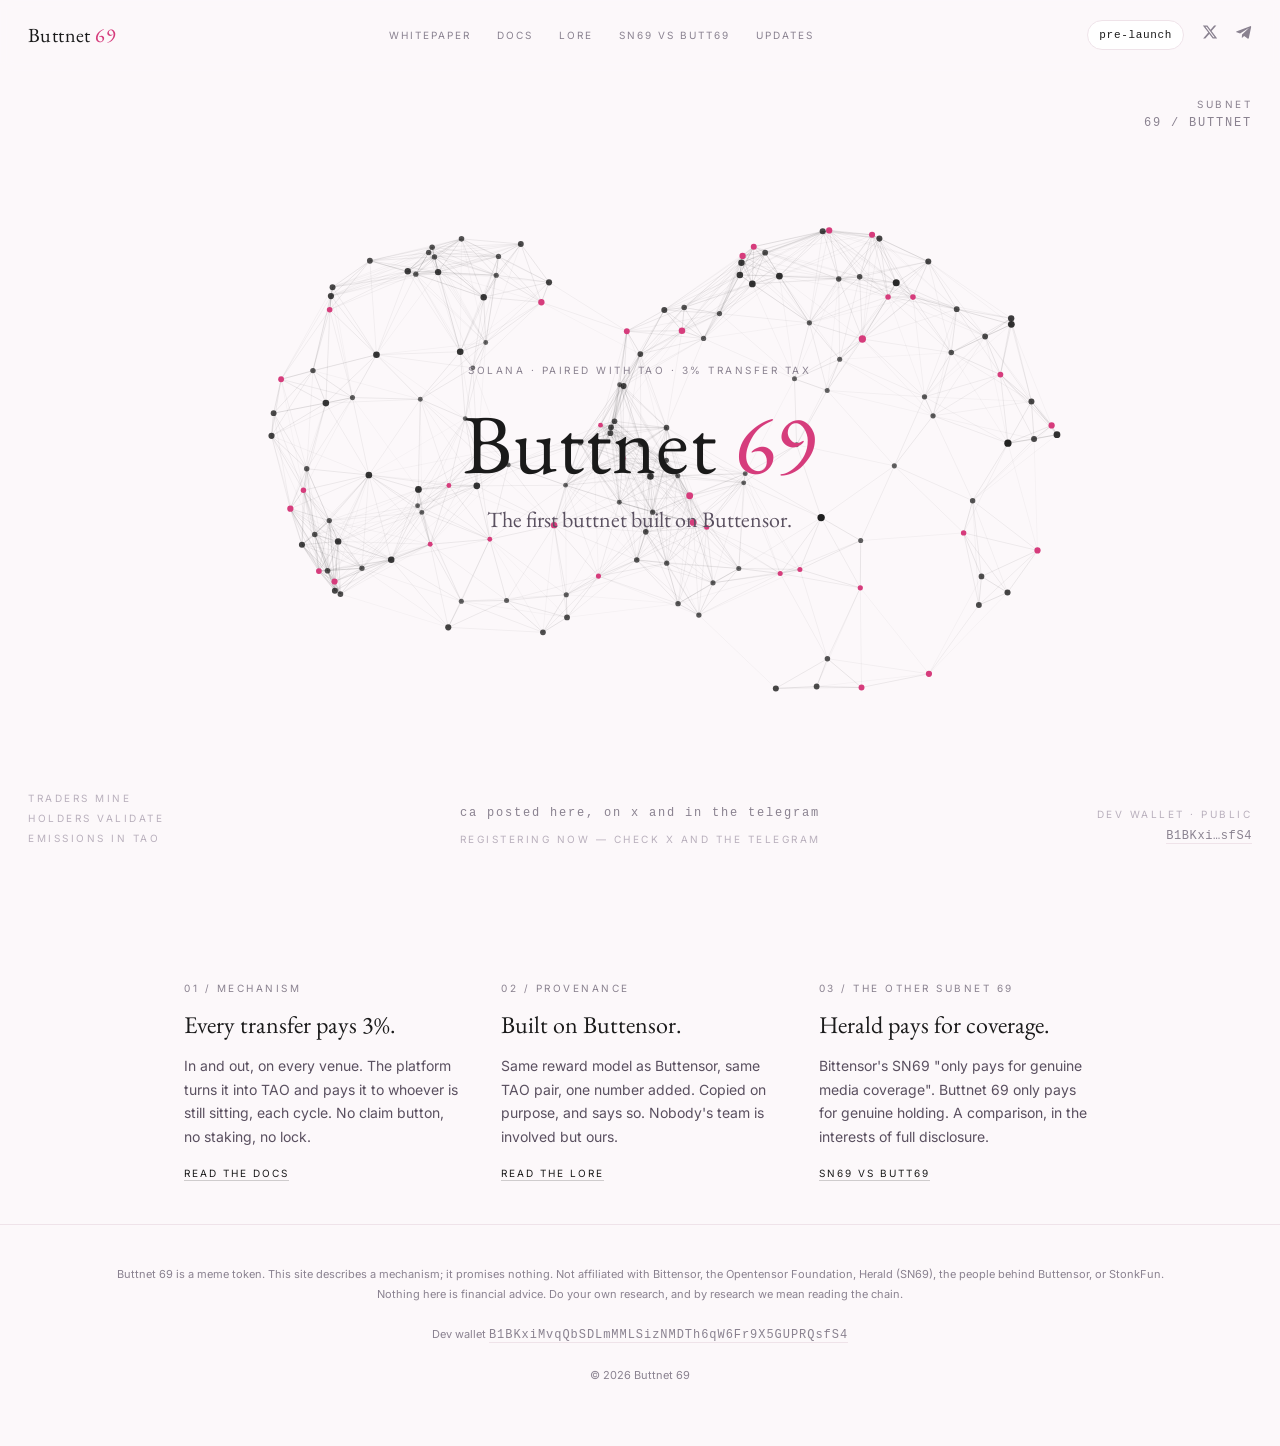
==== index.html @ ae032b08 "Add files via upload" ====
<!doctype html>
<html lang="en">
<head>
<meta charset="utf-8"><meta name="viewport" content="width=device-width, initial-scale=1">
<title>Buttnet 69</title>
<meta name="description" content="Buttnet 69 — the first buttnet built on Buttensor. $BUTT69 on Solana, paired with TAO. 3% transfer tax, paid out to holders in TAO.">
<meta property="og:title" content="Buttnet 69"><meta property="og:description" content="The first buttnet built on Buttensor. Traders mine. Holders validate. Emissions in TAO."><meta property="og:image" content="https://buttnet69.fun/banner-1500x500.png"><meta property="og:url" content="https://buttnet69.fun/"><meta name="twitter:card" content="summary_large_image">
<link rel="icon" href="logo-512.png"><link rel="stylesheet" href="style.css">
<style>
.hero{position:relative;width:100%;height:100vh;min-height:640px;overflow:hidden;display:flex;align-items:center;justify-content:center}
canvas#net{position:absolute;inset:0;width:100%;height:100%}
.hero .top-right{position:absolute;top:96px;right:28px;text-align:right}
.hero .top-right .v{font-family:var(--mono);font-size:12px;letter-spacing:.15em;color:var(--mut)}
.hero .centre{position:relative;text-align:center;pointer-events:none}
.hero h1{font-family:var(--serif);font-weight:400;font-size:clamp(44px,7vw,84px);letter-spacing:.01em;margin:0;line-height:1;color:var(--ink)}
.hero h1 span{color:var(--pink)}
.hero .tag{font-family:var(--serif);font-size:clamp(17px,2.2vw,22px);color:#5a5060;margin:16px 0 0}
.hero .bottom{position:absolute;bottom:52px;left:0;right:0;text-align:center}
.hero .ca{font-family:var(--mono);font-size:12px;letter-spacing:.15em;color:var(--mut);user-select:all;cursor:text}
.hero .ca.live{color:var(--ink);cursor:pointer}
.hero .cd{font-size:10px;letter-spacing:.25em;text-transform:uppercase;color:var(--mut2);margin-top:8px}
.hero .bl{position:absolute;bottom:52px;left:28px}
.hero .br{position:absolute;bottom:52px;right:28px;text-align:right}
.hero .mini{font-size:10px;letter-spacing:.25em;text-transform:uppercase;color:var(--mut2);line-height:2}
.below{max-width:960px;margin:0 auto;padding:80px 24px 40px;display:grid;grid-template-columns:repeat(auto-fit,minmax(260px,1fr));gap:40px}
.below h3{font-family:var(--serif);font-weight:400;font-size:24px;margin:8px 0 8px}
.below p{color:#5a5060;font-size:14px;margin:0 0 10px}
.below a.more{font-size:10px;letter-spacing:.2em;text-transform:uppercase;border-bottom:1px solid rgba(26,26,26,.2);padding-bottom:1px}
@media(max-width:820px){.hero .top-right,.hero .bl,.hero .br{display:none}}
</style>
</head>
<body>
<div class="hero">
  <canvas id="net"></canvas>
  <div class="top-right"><div class="label">Subnet</div><div class="v">69 / BUTTNET</div></div>
  <div class="centre">
    <div class="label" style="margin-bottom:22px">Solana · paired with TAO · 3% transfer tax</div>
    <h1>Buttnet <span>69</span></h1>
    <p class="tag">The first buttnet built on Buttensor.</p>
  </div>
  <div class="bl"><div class="mini">Traders mine<br>Holders validate<br>Emissions in TAO</div></div>
  <div class="br"><div class="mini">Dev wallet · public<br><a class="mono" style="letter-spacing:.05em;text-transform:none;color:var(--mut);border-bottom:1px solid var(--line)" id="devshort" target="_blank" rel="noopener"></a></div></div>
  <div class="bottom"><div class="ca" id="ca" onclick="copyCA(this)"></div><div class="cd" id="cd"></div></div>
</div>

<section class="below">
  <div><div class="label">01 / Mechanism</div><h3>Every transfer pays 3%.</h3><p>In and out, on every venue. The platform turns it into TAO and pays it to whoever is still sitting, each cycle. No claim button, no staking, no lock.</p><a class="more" href="docs.html">Read the docs</a></div>
  <div><div class="label">02 / Provenance</div><h3>Built on Buttensor.</h3><p>Same reward model as Buttensor, same TAO pair, one number added. Copied on purpose, and says so. Nobody's team is involved but ours.</p><a class="more" href="lore.html">Read the lore</a></div>
  <div><div class="label">03 / The other Subnet 69</div><h3>Herald pays for coverage.</h3><p>Bittensor's SN69 "only pays for genuine media coverage". Buttnet 69 only pays for genuine holding. A comparison, in the interests of full disclosure.</p><a class="more" href="vs.html">SN69 vs BUTT69</a></div>
</section>

<script src="site.js"></script>
<script>
header("");footer();
const ds=document.getElementById("devshort");ds.textContent=CFG.DEV_WALLET.slice(0,6)+"…"+CFG.DEV_WALLET.slice(-4);ds.href="https://solscan.io/account/"+CFG.DEV_WALLET;
(function(){
  const ca=document.getElementById("ca"),cd=document.getElementById("cd");
  if(CFG.MINT){ca.textContent=CFG.MINT;ca.classList.add("live");cd.textContent="contract address · click to copy";}
  else{const t=new Date(CFG.LAUNCH_UTC);ca.textContent="ca posted here, on x and in the telegram";
    const tick=()=>{const ms=t-Date.now();if(ms<=0){cd.textContent="registering now — check x and the telegram";return;}const h=Math.floor(ms/36e5),m=Math.floor(ms%36e5/6e4),s=Math.floor(ms%6e4/1e3);cd.textContent=`subnet 69 registers in ${h}h ${String(m).padStart(2,'0')}m ${String(s).padStart(2,'0')}s`;};tick();setInterval(tick,1000);}
})();
/* node graph — two lobes of points on a slowly rotating sphere, edges by proximity */
(function(){
  const c=document.getElementById("net"),x=c.getContext("2d");let W,H,DPR;
  function size(){DPR=Math.min(devicePixelRatio||1,2);W=c.clientWidth;H=c.clientHeight;c.width=W*DPR;c.height=H*DPR;x.setTransform(DPR,0,0,DPR,0,0);}
  size();addEventListener("resize",size);
  const N=150,pts=[];
  for(let i=0;i<N;i++){const u=Math.random(),v=Math.random(),th=2*Math.PI*u,ph=Math.acos(2*v-1);
    const lobe=i%2?-1:1;const r=1;pts.push({x:r*Math.sin(ph)*Math.cos(th)*0.72+lobe*0.62,y:r*Math.sin(ph)*Math.sin(th)*0.78+0.05,z:r*Math.cos(ph)*0.72,p:Math.random()*6.28});}
  let mx=0,my=0;addEventListener("mousemove",e=>{mx=(e.clientX/W-.5)*2;my=(e.clientY/H-.5)*2;});
  let a=0;
  function draw(){a+=0.0028;const R=Math.min(W,H)*0.30,cx=W/2,cy=H/2-10;const ry=a+mx*0.4,rx=0.3+my*0.25;
    const P=pts.map(p=>{let X=p.x,Y=p.y,Z=p.z;let X2=X*Math.cos(ry)+Z*Math.sin(ry),Z2=-X*Math.sin(ry)+Z*Math.cos(ry);let Y2=Y*Math.cos(rx)-Z2*Math.sin(rx),Z3=Y*Math.sin(rx)+Z2*Math.cos(rx);const d=1/(1+Z3*0.45);return{sx:cx+X2*R*d,sy:cy+Y2*R*d,d,z:Z3,p:p.p};});
    x.clearRect(0,0,W,H);
    for(let i=0;i<N;i++)for(let j=i+1;j<N;j++){const A=P[i],B=P[j],dx=A.sx-B.sx,dy=A.sy-B.sy,dd=dx*dx+dy*dy;if(dd<(R*0.42)**2){const t=1-Math.sqrt(dd)/(R*0.42);x.strokeStyle=`rgba(26,26,26,${0.05+t*0.16})`;x.lineWidth=0.6;x.beginPath();x.moveTo(A.sx,A.sy);x.lineTo(B.sx,B.sy);x.stroke();}}
    for(const p of P){const s=1.2+p.d*1.6;const pulse=0.5+0.5*Math.sin(a*6+p.p);x.fillStyle=pulse>0.85?"#d63c7c":`rgba(26,26,26,${0.35+p.d*0.4})`;x.beginPath();x.arc(p.sx,p.sy,s,0,6.28);x.fill();}
    requestAnimationFrame(draw);}
  draw();
})();
</script>
</body>
</html>
---- style.css ----
@import url("https://fonts.googleapis.com/css2?family=EB+Garamond:ital,wght@0,400;0,500;1,400&family=Inter:wght@400;500&display=swap");
:root{--bg:#fcf8fa;--bg2:#f7eff3;--ink:#1a1a1a;--mut:#8a8290;--mut2:#b9b0bd;--line:#efe3e9;--pink:#d63c7c;--pink-soft:rgba(214,60,124,.12);--mono:ui-monospace,SFMono-Regular,Menlo,Monaco,Consolas,monospace;--serif:"EB Garamond",Georgia,"Times New Roman",serif;--sans:Inter,-apple-system,BlinkMacSystemFont,"Segoe UI",sans-serif}
*{box-sizing:border-box}html{scroll-behavior:smooth}
body{margin:0;background:var(--bg);color:var(--ink);font-family:var(--sans);font-size:15px;line-height:1.7;-webkit-font-smoothing:antialiased}
a{color:inherit;text-decoration:none}
.serif{font-family:var(--serif)}
.label{font-size:10px;letter-spacing:.25em;text-transform:uppercase;color:var(--mut);font-family:var(--sans)}
.mono{font-family:var(--mono);font-size:12px;letter-spacing:.08em}
/* header */
.hdr{position:fixed;top:0;left:0;right:0;z-index:20;display:flex;align-items:center;justify-content:space-between;padding:18px 28px;background:rgba(252,248,250,.82);backdrop-filter:blur(6px);border-bottom:1px solid transparent}
.hdr.solid{border-bottom-color:var(--line)}
.hdr .wordmark{font-family:var(--serif);font-size:20px;letter-spacing:.02em}
.hdr .wordmark span{color:var(--pink)}
.hdr nav{display:flex;gap:26px}
.hdr nav a{font-size:10px;letter-spacing:.2em;text-transform:uppercase;color:var(--mut);transition:color .2s}
.hdr nav a:hover,.hdr nav a.on{color:var(--ink)}
.hdr .right{display:flex;align-items:center;gap:18px}
.pill{font-family:var(--mono);font-size:11px;letter-spacing:.06em;color:var(--mut);border:1px solid var(--line);border-radius:999px;padding:5px 11px;background:#fff}
.pill b{color:var(--ink);font-weight:500}
.ico{width:16px;height:16px;fill:var(--mut);transition:fill .2s}.ico:hover{fill:var(--ink)}
.burger{display:none}
@media(max-width:820px){.hdr{flex-wrap:wrap;padding:12px 16px;gap:8px}.hdr nav{order:3;width:100%;gap:16px;overflow-x:auto;white-space:nowrap;padding-bottom:2px}.pill{display:none}}
@media(max-width:820px){.page{padding-top:150px}}
/* page */
.page{max-width:720px;margin:0 auto;padding:140px 24px 120px}
.page h1{font-family:var(--serif);font-weight:400;font-size:44px;line-height:1.15;margin:0 0 10px}
.page h2{font-family:var(--serif);font-weight:400;font-size:28px;margin:54px 0 12px}
.page h3{font-family:var(--serif);font-weight:500;font-size:20px;margin:30px 0 6px}
.page p{margin:0 0 16px;color:#3a3540}
.page p.lead{font-family:var(--serif);font-size:20px;color:var(--ink)}
.page .kicker{margin-bottom:18px}
.page .byline{font-size:11px;letter-spacing:.15em;text-transform:uppercase;color:var(--mut2);margin-bottom:44px}
.page hr{border:0;border-top:1px solid var(--line);margin:48px 0}
.page ul{padding-left:18px;color:#3a3540}.page li{margin-bottom:6px}
.box{background:#fff;border:1px solid var(--line);border-radius:10px;padding:20px 22px;margin:22px 0}
.box.pink{background:var(--bg2);border-color:#f1d7e2}
code,.code{font-family:var(--mono);font-size:12px;background:#f4eef1;padding:2px 6px;border-radius:4px;color:#5a4a55}
table{width:100%;border-collapse:collapse;margin:20px 0;font-size:14px}
th,td{text-align:left;vertical-align:top;padding:12px 10px;border-bottom:1px solid var(--line)}
th{font-size:10px;letter-spacing:.2em;text-transform:uppercase;color:var(--mut);font-weight:500}
td:first-child{color:var(--mut);width:24%}
.btn{display:inline-flex;align-items:center;gap:10px;padding:11px 22px;border:1px solid rgba(26,26,26,.18);font-size:10px;letter-spacing:.22em;text-transform:uppercase;transition:all .25s;background:transparent}
.btn:hover{border-color:var(--ink)}
.btn.pink{border-color:var(--pink);color:var(--pink)}.btn.pink:hover{background:var(--pink);color:#fff}
.btnrow{display:flex;gap:12px;flex-wrap:wrap;margin-top:26px}
.fine{font-size:12px;color:var(--mut)}
.ftr{border-top:1px solid var(--line);padding:40px 28px 60px;text-align:center;color:var(--mut);font-size:11px;line-height:1.8}
.ftr a{border-bottom:1px solid var(--line)}
/* timeline */
.tl{position:relative;padding-left:26px}.tl:before{content:"";position:absolute;left:7px;top:6px;bottom:6px;width:1px;background:var(--line)}
.tl .it{position:relative;margin-bottom:34px}
.tl .it:before{content:"";position:absolute;left:-26px;top:5px;width:13px;height:13px;border-radius:50%;border:2px solid var(--pink);background:var(--bg)}
.tl .it.done:before{background:var(--pink)}
.tl .it.todo:before{border-color:var(--mut2)}
.tl .d{font-size:10px;letter-spacing:.2em;text-transform:uppercase;color:var(--mut2);margin-bottom:4px}
.tl .t{font-family:var(--serif);font-size:19px;margin-bottom:4px}
/* dark (lore) */
body.dark{background:#0a0608;color:#f1e9ee}
body.dark .hdr{background:rgba(10,6,8,.8)}body.dark .hdr.solid{border-bottom-color:#241a20}
body.dark .hdr .wordmark{color:#f1e9ee}body.dark .hdr nav a{color:#7d6f78}body.dark .hdr nav a:hover,body.dark .hdr nav a.on{color:#f1e9ee}
body.dark .pill{background:#150d12;border-color:#2a1c24;color:#9c8a95}body.dark .pill b{color:#f1e9ee}
body.dark .ico{fill:#7d6f78}body.dark .ico:hover{fill:#f1e9ee}
body.dark .page p{color:#bcaeb6}body.dark .page p.lead{color:#f1e9ee}
body.dark .page h2{color:#f1e9ee}body.dark .page hr{border-color:#241a20}
body.dark .ftr{border-color:#241a20;color:#6b5f66}body.dark .ftr a{border-color:#2a1c24}
body.dark .label{color:#8d6f80}
.amb{position:absolute;border-radius:50%;pointer-events:none;filter:blur(60px);background:radial-gradient(closest-side,rgba(214,60,124,.28),transparent)}
.glow{text-shadow:0 0 40px rgba(214,60,124,.25),0 0 80px rgba(214,60,124,.1)}
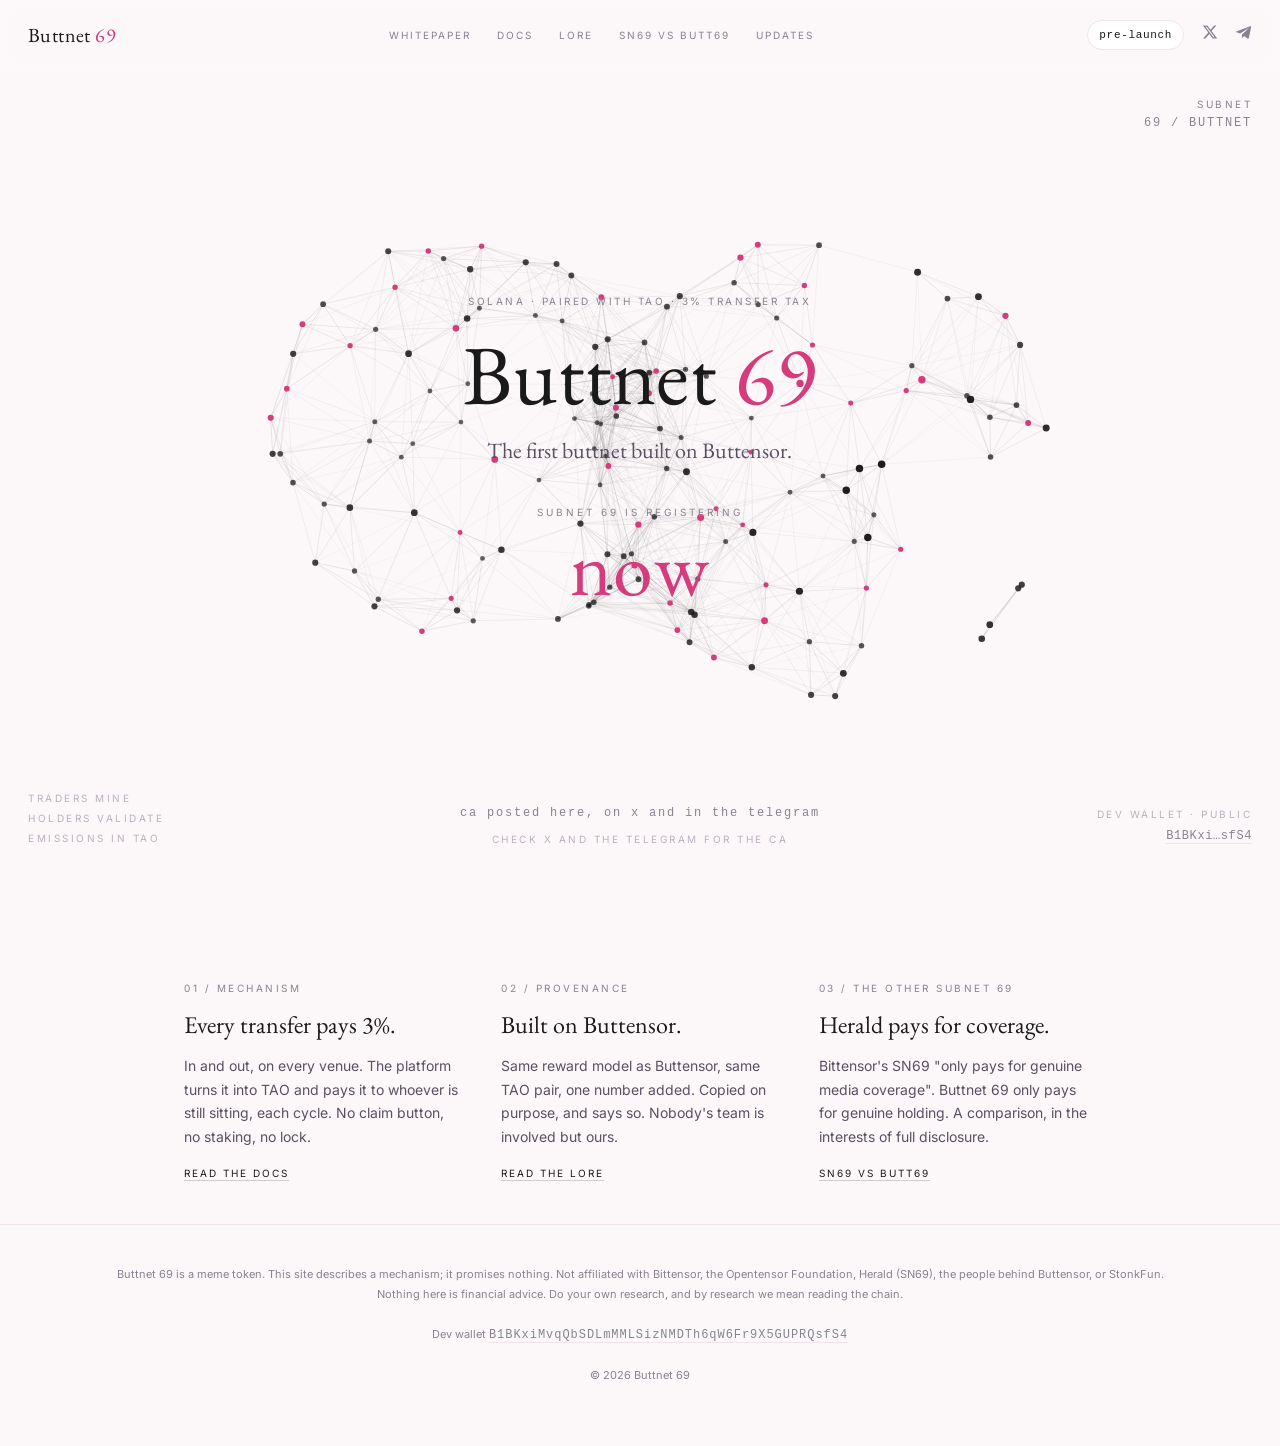
==== commit 5643985f: "Add files via upload" ====
--- a/index.html
+++ b/index.html
@@ -15,6 +15,10 @@
 .hero h1{font-family:var(--serif);font-weight:400;font-size:clamp(44px,7vw,84px);letter-spacing:.01em;margin:0;line-height:1;color:var(--ink)}
 .hero h1 span{color:var(--pink)}
 .hero .tag{font-family:var(--serif);font-size:clamp(17px,2.2vw,22px);color:#5a5060;margin:16px 0 0}
+.hero .big{display:none;margin-top:34px}
+.hero .big .lbl{font-size:10px;letter-spacing:.3em;text-transform:uppercase;color:var(--mut);margin-bottom:6px}
+.hero .big .num{font-family:var(--serif);font-size:clamp(44px,7vw,80px);line-height:1;color:var(--pink);font-variant-numeric:tabular-nums;letter-spacing:.02em}
+.hero .big .num span{color:var(--mut2);font-size:.45em;margin:0 .1em}
 .hero .bottom{position:absolute;bottom:52px;left:0;right:0;text-align:center}
 .hero .ca{font-family:var(--mono);font-size:12px;letter-spacing:.15em;color:var(--mut);user-select:all;cursor:text}
 .hero .ca.live{color:var(--ink);cursor:pointer}
@@ -37,6 +41,7 @@
     <div class="label" style="margin-bottom:22px">Solana · paired with TAO · 3% transfer tax</div>
     <h1>Buttnet <span>69</span></h1>
     <p class="tag">The first buttnet built on Buttensor.</p>
+    <div class="big" id="big"><div class="lbl">Subnet 69 registers in</div><div class="num" id="bignum"></div></div>
   </div>
   <div class="bl"><div class="mini">Traders mine<br>Holders validate<br>Emissions in TAO</div></div>
   <div class="br"><div class="mini">Dev wallet · public<br><a class="mono" style="letter-spacing:.05em;text-transform:none;color:var(--mut);border-bottom:1px solid var(--line)" id="devshort" target="_blank" rel="noopener"></a></div></div>
@@ -56,8 +61,10 @@
 (function(){
   const ca=document.getElementById("ca"),cd=document.getElementById("cd");
   if(CFG.MINT){ca.textContent=CFG.MINT;ca.classList.add("live");cd.textContent="contract address · click to copy";}
-  else{const t=new Date(CFG.LAUNCH_UTC);ca.textContent="ca posted here, on x and in the telegram";
-    const tick=()=>{const ms=t-Date.now();if(ms<=0){cd.textContent="registering now — check x and the telegram";return;}const h=Math.floor(ms/36e5),m=Math.floor(ms%36e5/6e4),s=Math.floor(ms%6e4/1e3);cd.textContent=`subnet 69 registers in ${h}h ${String(m).padStart(2,'0')}m ${String(s).padStart(2,'0')}s`;};tick();setInterval(tick,1000);}
+  else{const t=new Date(CFG.LAUNCH_UTC);ca.textContent="ca posted here, on x and in the telegram";cd.textContent="12:30 utc · 22:30 aest · nowhere else";
+    const big=document.getElementById("big"),bn=document.getElementById("bignum");big.style.display="block";
+    const p2=n=>String(n).padStart(2,'0');
+    const tick=()=>{const ms=t-Date.now();if(ms<=0){big.querySelector(".lbl").textContent="Subnet 69 is registering";bn.innerHTML="now";cd.textContent="check x and the telegram for the ca";return;}const h=Math.floor(ms/36e5),m=Math.floor(ms%36e5/6e4),s=Math.floor(ms%6e4/1e3);bn.innerHTML=`${p2(h)}<span>h</span>${p2(m)}<span>m</span>${p2(s)}<span>s</span>`;};tick();setInterval(tick,1000);}
 })();
 /* node graph — two lobes of points on a slowly rotating sphere, edges by proximity */
 (function(){
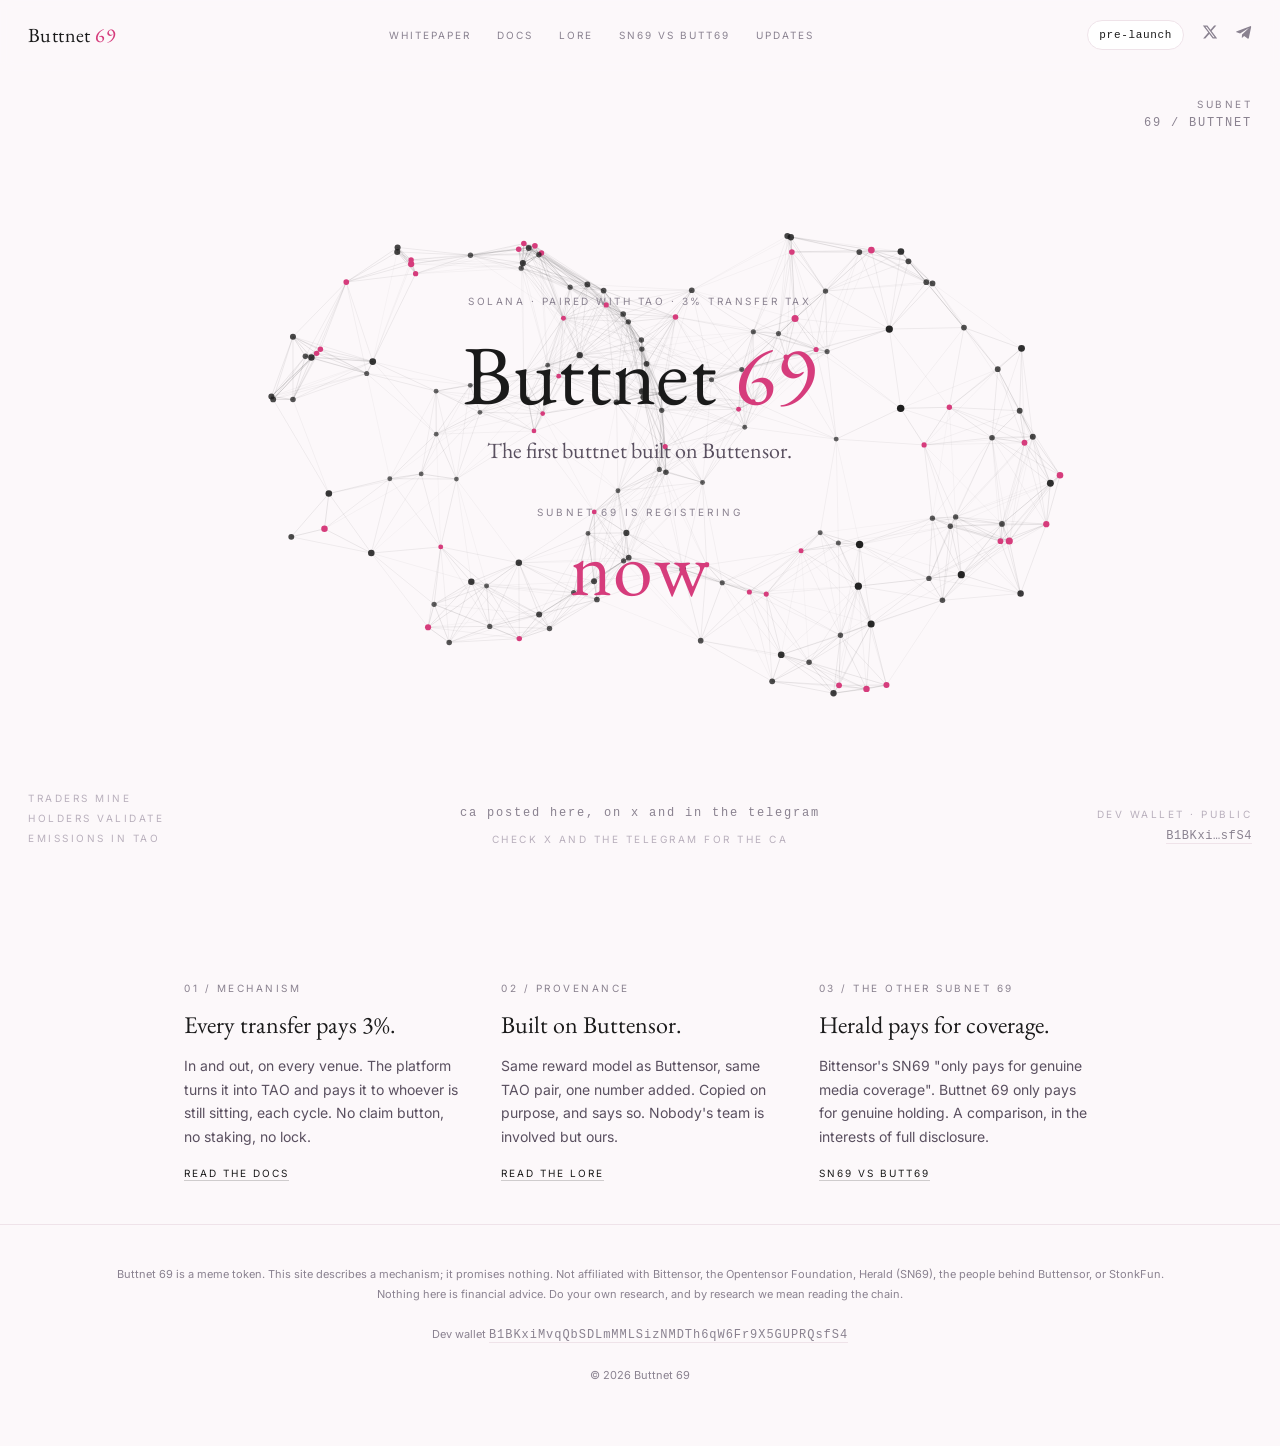
==== commit 2ce147cb: "Update index.html" ====
--- a/index.html
+++ b/index.html
@@ -41,7 +41,7 @@
     <div class="label" style="margin-bottom:22px">Solana · paired with TAO · 3% transfer tax</div>
     <h1>Buttnet <span>69</span></h1>
     <p class="tag">The first buttnet built on Buttensor.</p>
-    <div class="big" id="big"><div class="lbl">Subnet 69 registers in</div><div class="num" id="bignum"></div></div>
+    <div class="big" id="big"><div class="lbl">Buttnet 69 registers in</div><div class="num" id="bignum"></div></div>
   </div>
   <div class="bl"><div class="mini">Traders mine<br>Holders validate<br>Emissions in TAO</div></div>
   <div class="br"><div class="mini">Dev wallet · public<br><a class="mono" style="letter-spacing:.05em;text-transform:none;color:var(--mut);border-bottom:1px solid var(--line)" id="devshort" target="_blank" rel="noopener"></a></div></div>
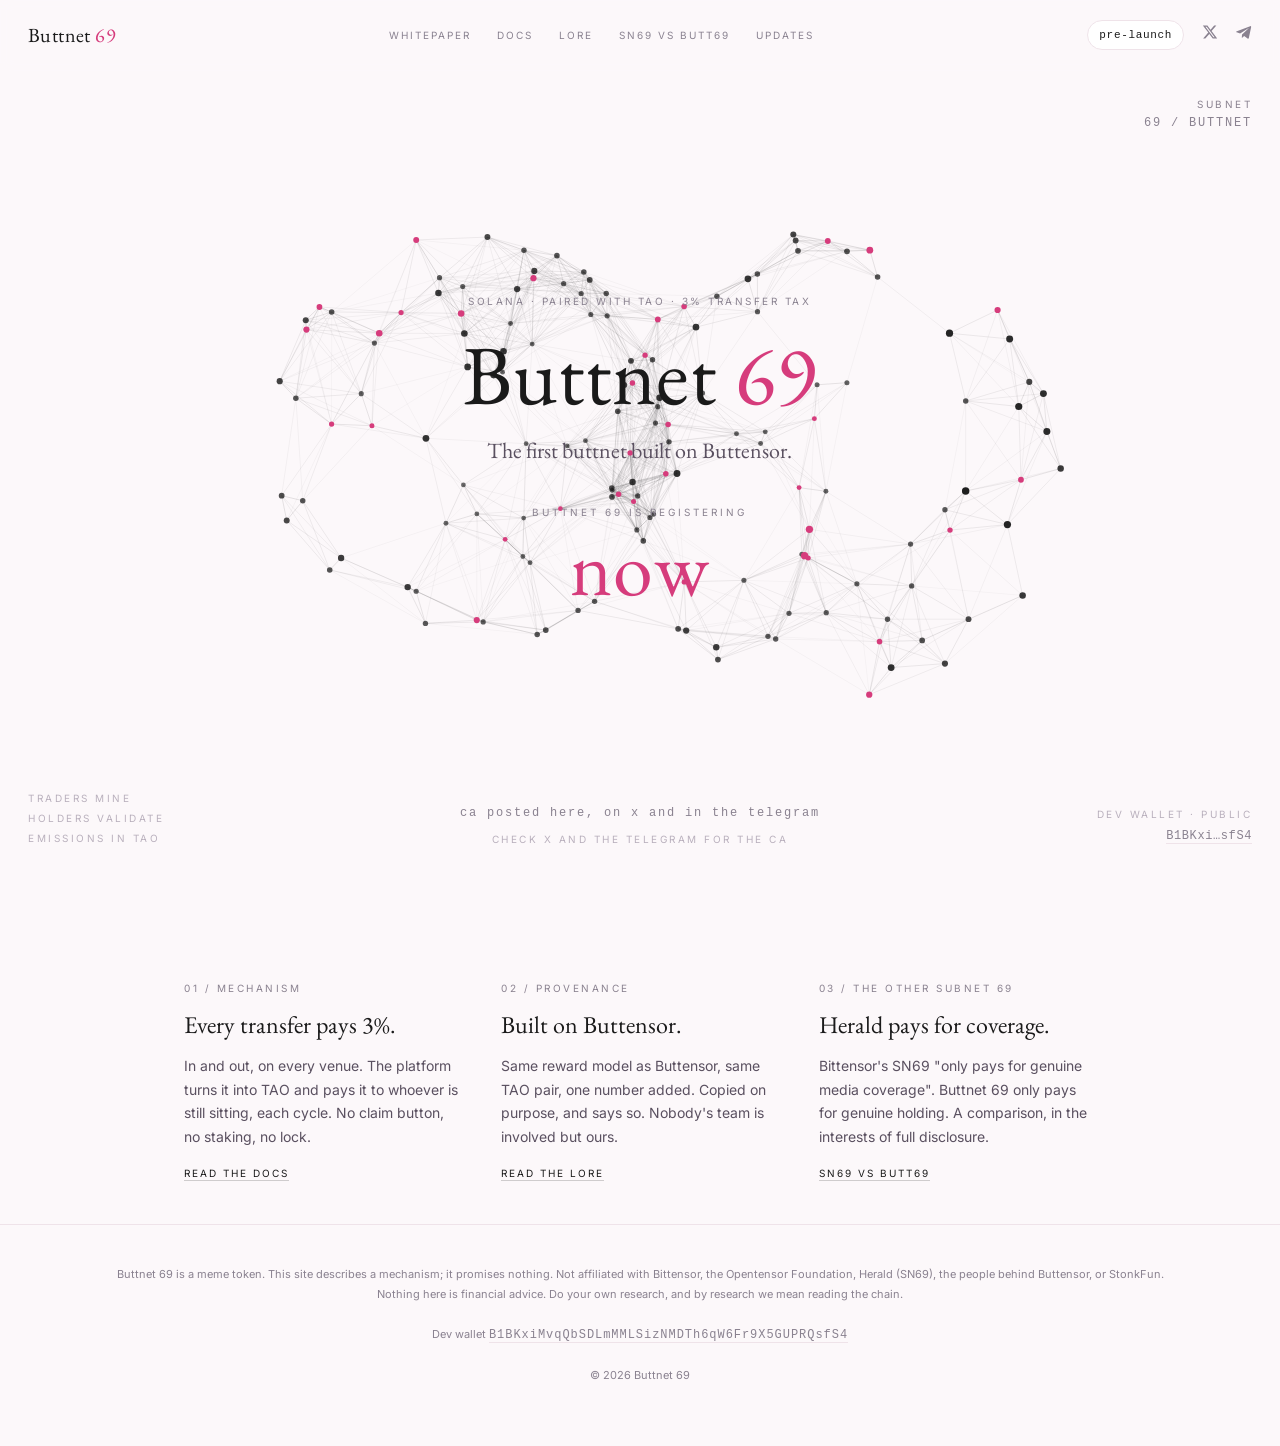
==== commit a77daf96: "Add files via upload" ====
--- a/index.html
+++ b/index.html
@@ -64,7 +64,7 @@
   else{const t=new Date(CFG.LAUNCH_UTC);ca.textContent="ca posted here, on x and in the telegram";cd.textContent="12:30 utc · 22:30 aest · nowhere else";
     const big=document.getElementById("big"),bn=document.getElementById("bignum");big.style.display="block";
     const p2=n=>String(n).padStart(2,'0');
-    const tick=()=>{const ms=t-Date.now();if(ms<=0){big.querySelector(".lbl").textContent="Subnet 69 is registering";bn.innerHTML="now";cd.textContent="check x and the telegram for the ca";return;}const h=Math.floor(ms/36e5),m=Math.floor(ms%36e5/6e4),s=Math.floor(ms%6e4/1e3);bn.innerHTML=`${p2(h)}<span>h</span>${p2(m)}<span>m</span>${p2(s)}<span>s</span>`;};tick();setInterval(tick,1000);}
+    const tick=()=>{const ms=t-Date.now();if(ms<=0){big.querySelector(".lbl").textContent="Buttnet 69 is registering";bn.innerHTML="now";cd.textContent="check x and the telegram for the ca";return;}const h=Math.floor(ms/36e5),m=Math.floor(ms%36e5/6e4),s=Math.floor(ms%6e4/1e3);bn.innerHTML=`${p2(h)}<span>h</span>${p2(m)}<span>m</span>${p2(s)}<span>s</span>`;};tick();setInterval(tick,1000);}
 })();
 /* node graph — two lobes of points on a slowly rotating sphere, edges by proximity */
 (function(){
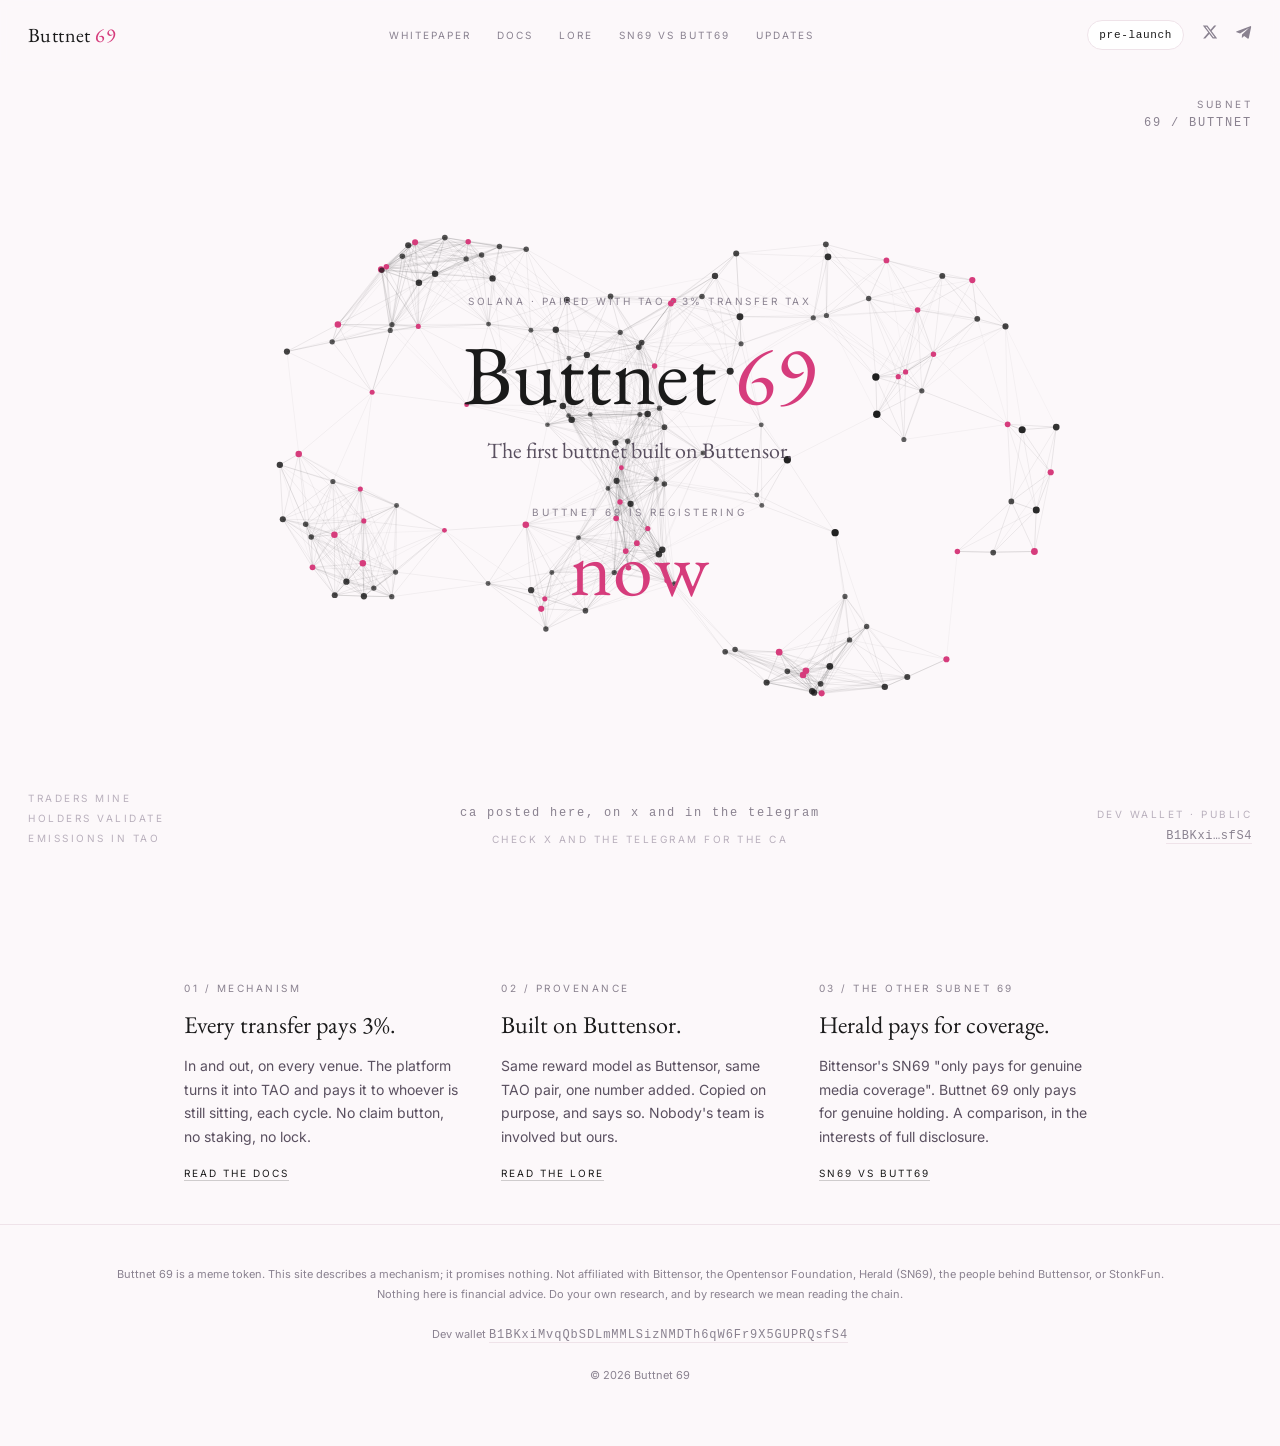
==== commit f654c7d4: "Update index.html" ====
--- a/index.html
+++ b/index.html
@@ -61,7 +61,7 @@
 (function(){
   const ca=document.getElementById("ca"),cd=document.getElementById("cd");
   if(CFG.MINT){ca.textContent=CFG.MINT;ca.classList.add("live");cd.textContent="contract address · click to copy";}
-  else{const t=new Date(CFG.LAUNCH_UTC);ca.textContent="ca posted here, on x and in the telegram";cd.textContent="12:30 utc · 22:30 aest · nowhere else";
+  else{const t=new Date(CFG.LAUNCH_UTC);ca.textContent="ca posted here, on x and in the telegram";cd.textContent="12:30 utc · nowhere else";
     const big=document.getElementById("big"),bn=document.getElementById("bignum");big.style.display="block";
     const p2=n=>String(n).padStart(2,'0');
     const tick=()=>{const ms=t-Date.now();if(ms<=0){big.querySelector(".lbl").textContent="Buttnet 69 is registering";bn.innerHTML="now";cd.textContent="check x and the telegram for the ca";return;}const h=Math.floor(ms/36e5),m=Math.floor(ms%36e5/6e4),s=Math.floor(ms%6e4/1e3);bn.innerHTML=`${p2(h)}<span>h</span>${p2(m)}<span>m</span>${p2(s)}<span>s</span>`;};tick();setInterval(tick,1000);}
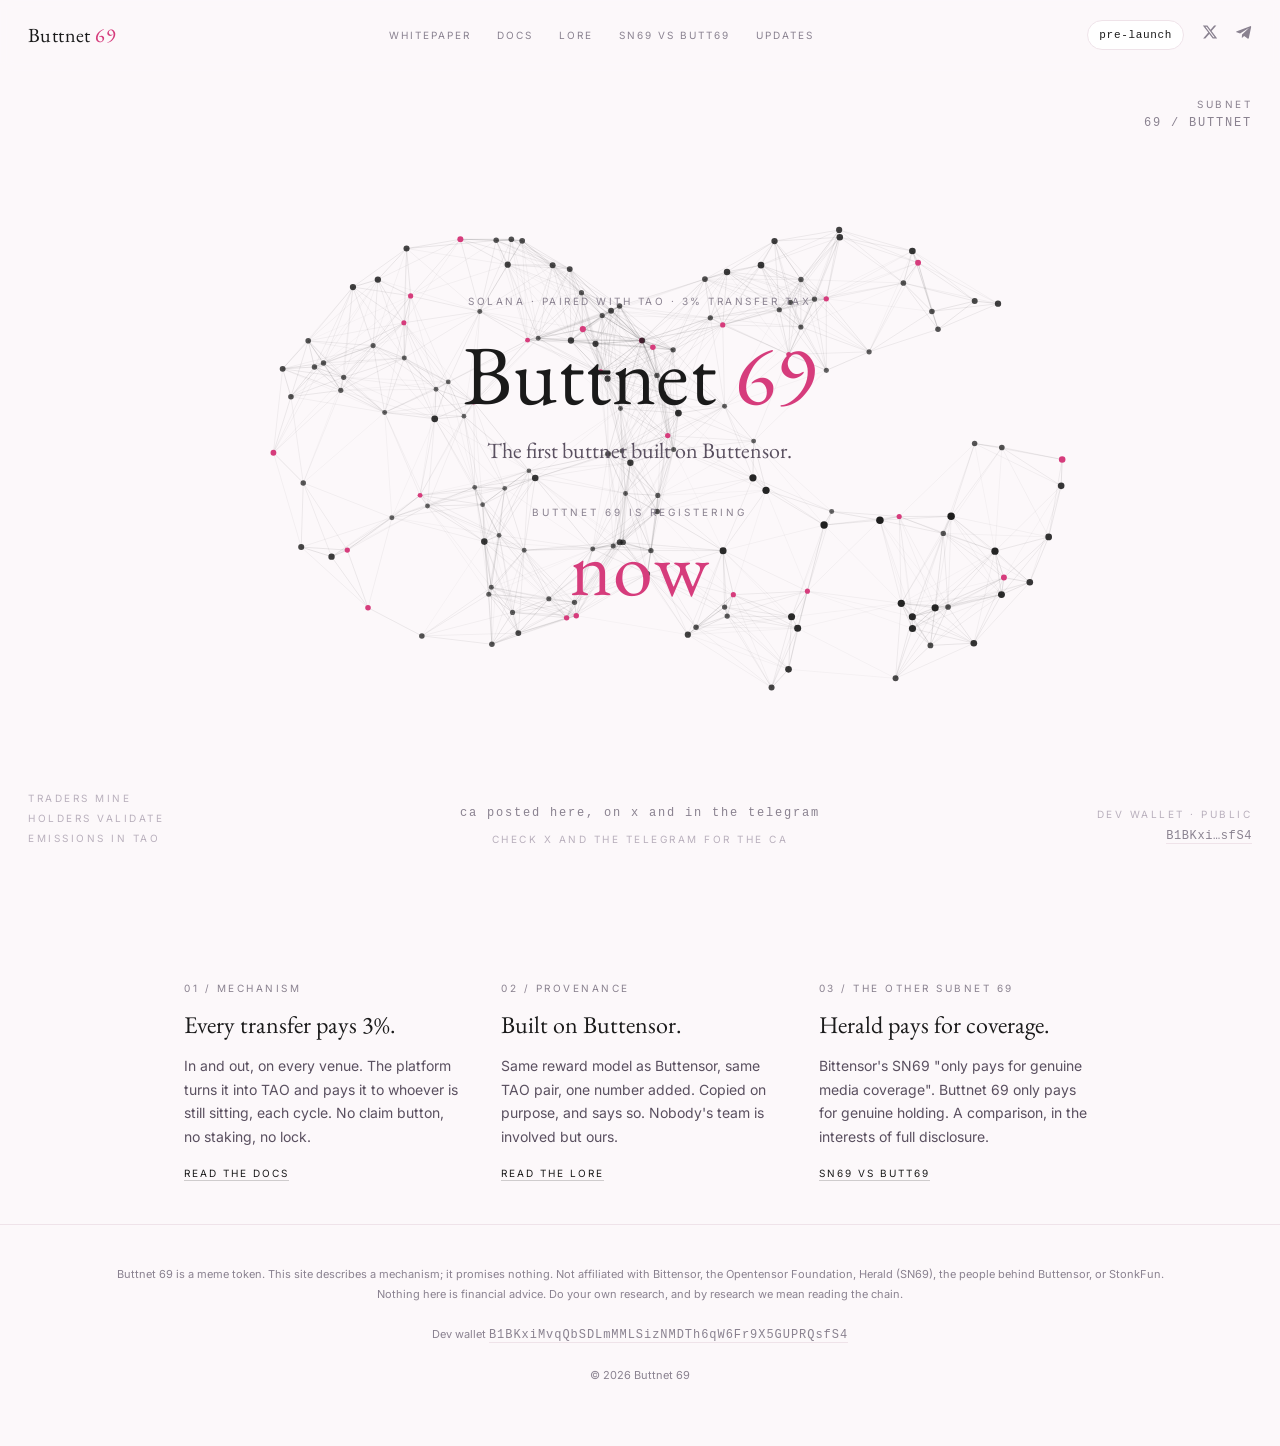
==== commit b341e359: "Add files via upload" ====
--- a/index.html
+++ b/index.html
@@ -61,7 +61,7 @@
 (function(){
   const ca=document.getElementById("ca"),cd=document.getElementById("cd");
   if(CFG.MINT){ca.textContent=CFG.MINT;ca.classList.add("live");cd.textContent="contract address · click to copy";}
-  else{const t=new Date(CFG.LAUNCH_UTC);ca.textContent="ca posted here, on x and in the telegram";cd.textContent="12:30 utc · nowhere else";
+  else{const t=new Date(CFG.LAUNCH_UTC);ca.textContent="ca posted here, on x and in the telegram";cd.textContent="21:00 utc · nowhere else";
     const big=document.getElementById("big"),bn=document.getElementById("bignum");big.style.display="block";
     const p2=n=>String(n).padStart(2,'0');
     const tick=()=>{const ms=t-Date.now();if(ms<=0){big.querySelector(".lbl").textContent="Buttnet 69 is registering";bn.innerHTML="now";cd.textContent="check x and the telegram for the ca";return;}const h=Math.floor(ms/36e5),m=Math.floor(ms%36e5/6e4),s=Math.floor(ms%6e4/1e3);bn.innerHTML=`${p2(h)}<span>h</span>${p2(m)}<span>m</span>${p2(s)}<span>s</span>`;};tick();setInterval(tick,1000);}
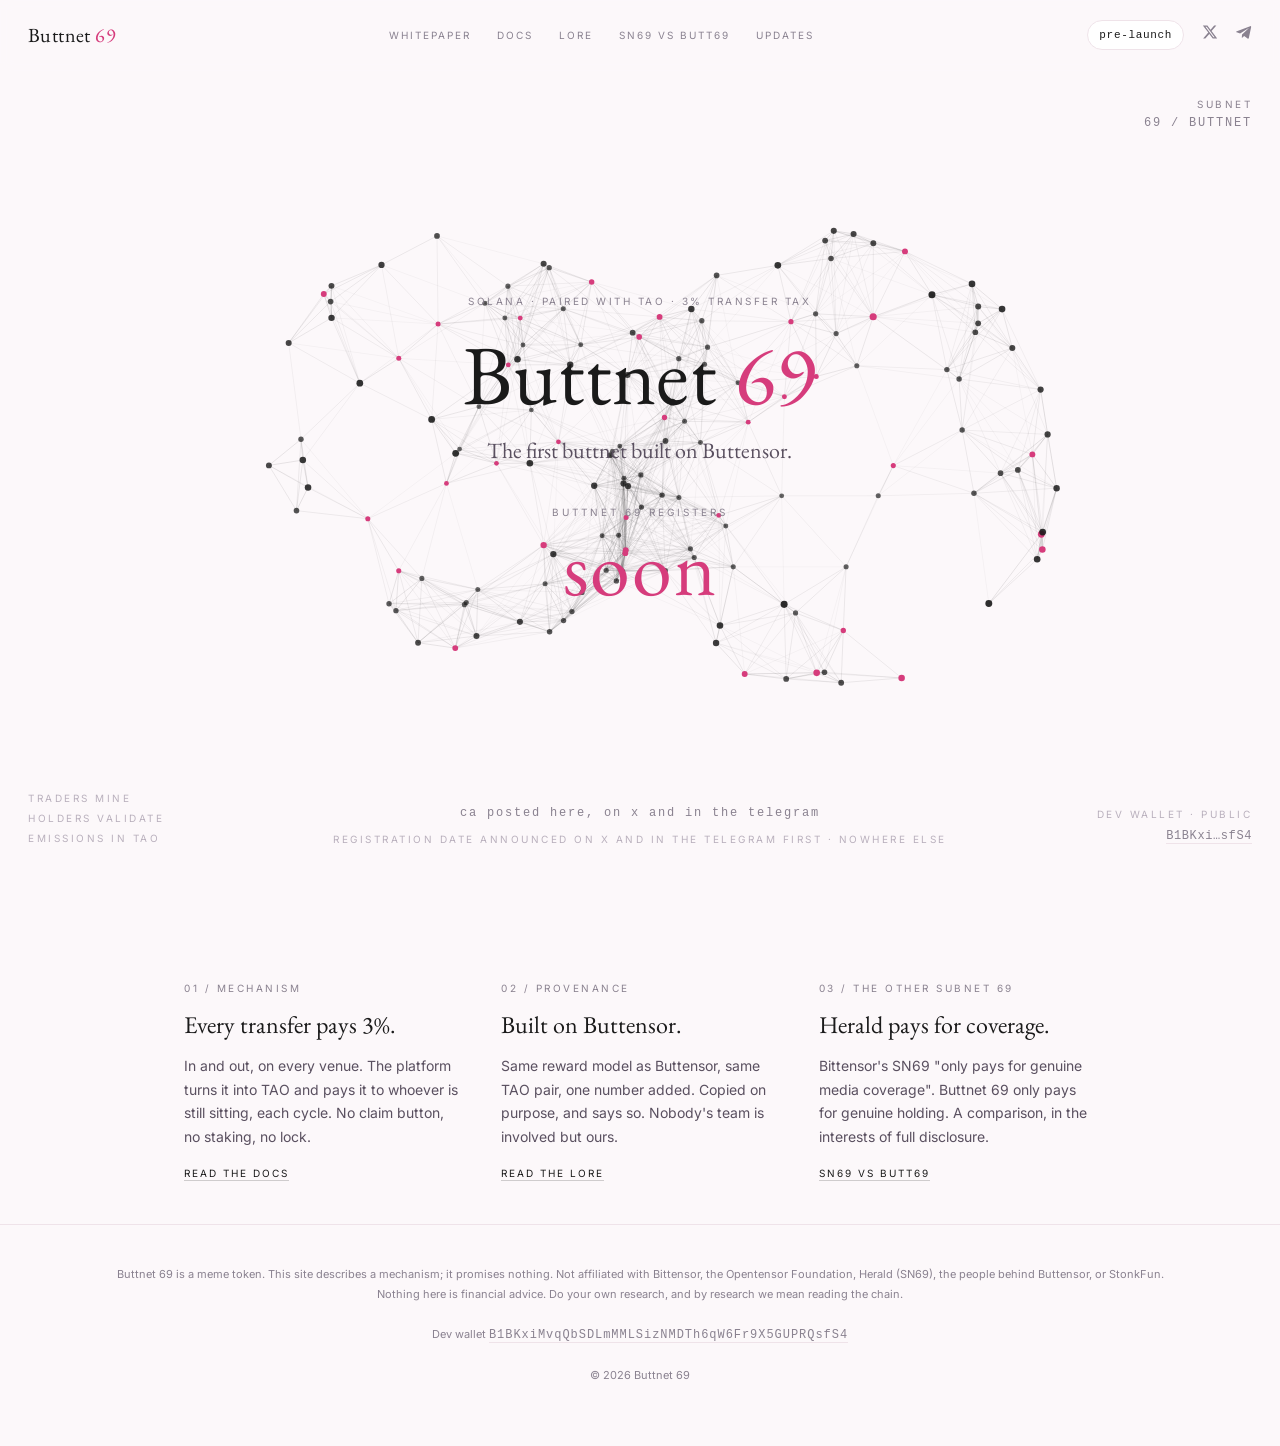
==== commit c43b3f62: "Add files via upload" ====
--- a/index.html
+++ b/index.html
@@ -61,7 +61,9 @@
 (function(){
   const ca=document.getElementById("ca"),cd=document.getElementById("cd");
   if(CFG.MINT){ca.textContent=CFG.MINT;ca.classList.add("live");cd.textContent="contract address · click to copy";}
-  else{const t=new Date(CFG.LAUNCH_UTC);ca.textContent="ca posted here, on x and in the telegram";cd.textContent="21:00 utc · nowhere else";
+  else if(!CFG.LAUNCH_UTC){ca.textContent="ca posted here, on x and in the telegram";cd.textContent="registration date announced on x and in the telegram first · nowhere else";
+    const big=document.getElementById("big"),bn=document.getElementById("bignum");big.style.display="block";big.querySelector(".lbl").textContent="Buttnet 69 registers";bn.textContent="soon";}
+  else{const t=new Date(CFG.LAUNCH_UTC);ca.textContent="ca posted here, on x and in the telegram";cd.textContent="nowhere else";
     const big=document.getElementById("big"),bn=document.getElementById("bignum");big.style.display="block";
     const p2=n=>String(n).padStart(2,'0');
     const tick=()=>{const ms=t-Date.now();if(ms<=0){big.querySelector(".lbl").textContent="Buttnet 69 is registering";bn.innerHTML="now";cd.textContent="check x and the telegram for the ca";return;}const h=Math.floor(ms/36e5),m=Math.floor(ms%36e5/6e4),s=Math.floor(ms%6e4/1e3);bn.innerHTML=`${p2(h)}<span>h</span>${p2(m)}<span>m</span>${p2(s)}<span>s</span>`;};tick();setInterval(tick,1000);}
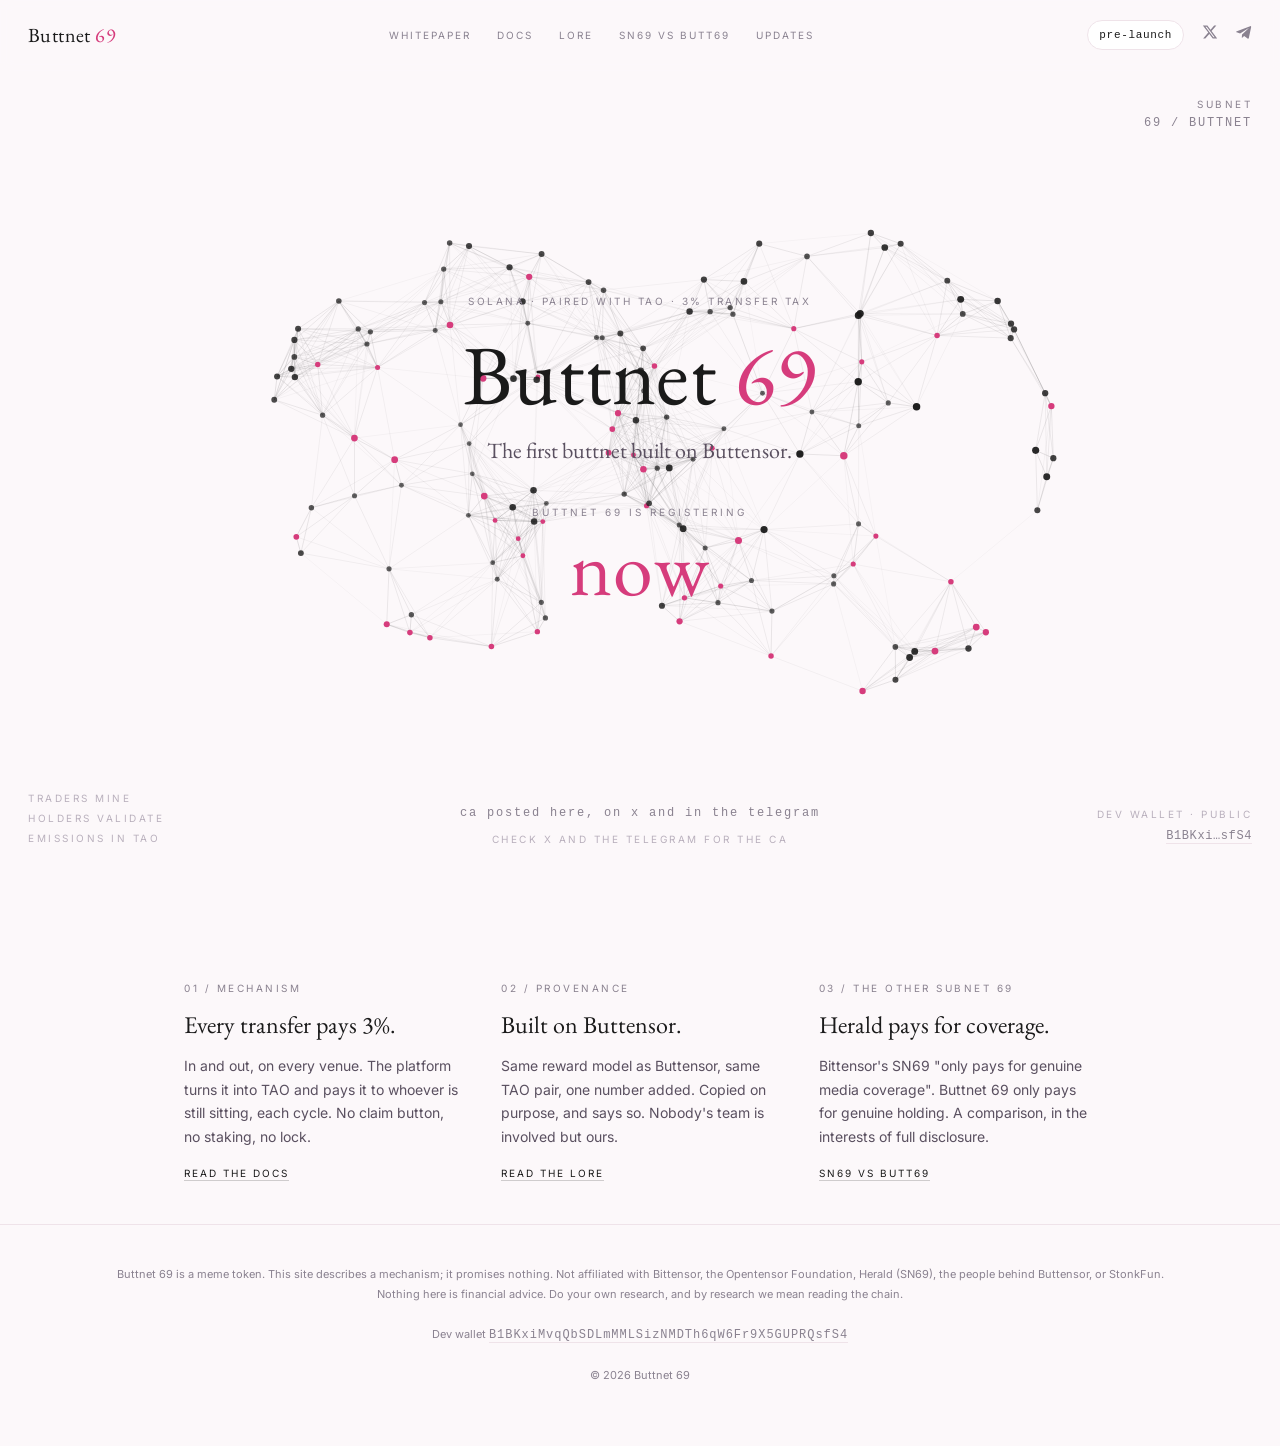
==== commit 4ebf2249: "Add files via upload" ====
--- a/index.html
+++ b/index.html
@@ -54,7 +54,7 @@
   <div><div class="label">03 / The other Subnet 69</div><h3>Herald pays for coverage.</h3><p>Bittensor's SN69 "only pays for genuine media coverage". Buttnet 69 only pays for genuine holding. A comparison, in the interests of full disclosure.</p><a class="more" href="vs.html">SN69 vs BUTT69</a></div>
 </section>
 
-<script src="site.js"></script>
+<script src="site.js?v=4"></script>
 <script>
 header("");footer();
 const ds=document.getElementById("devshort");ds.textContent=CFG.DEV_WALLET.slice(0,6)+"…"+CFG.DEV_WALLET.slice(-4);ds.href="https://solscan.io/account/"+CFG.DEV_WALLET;
